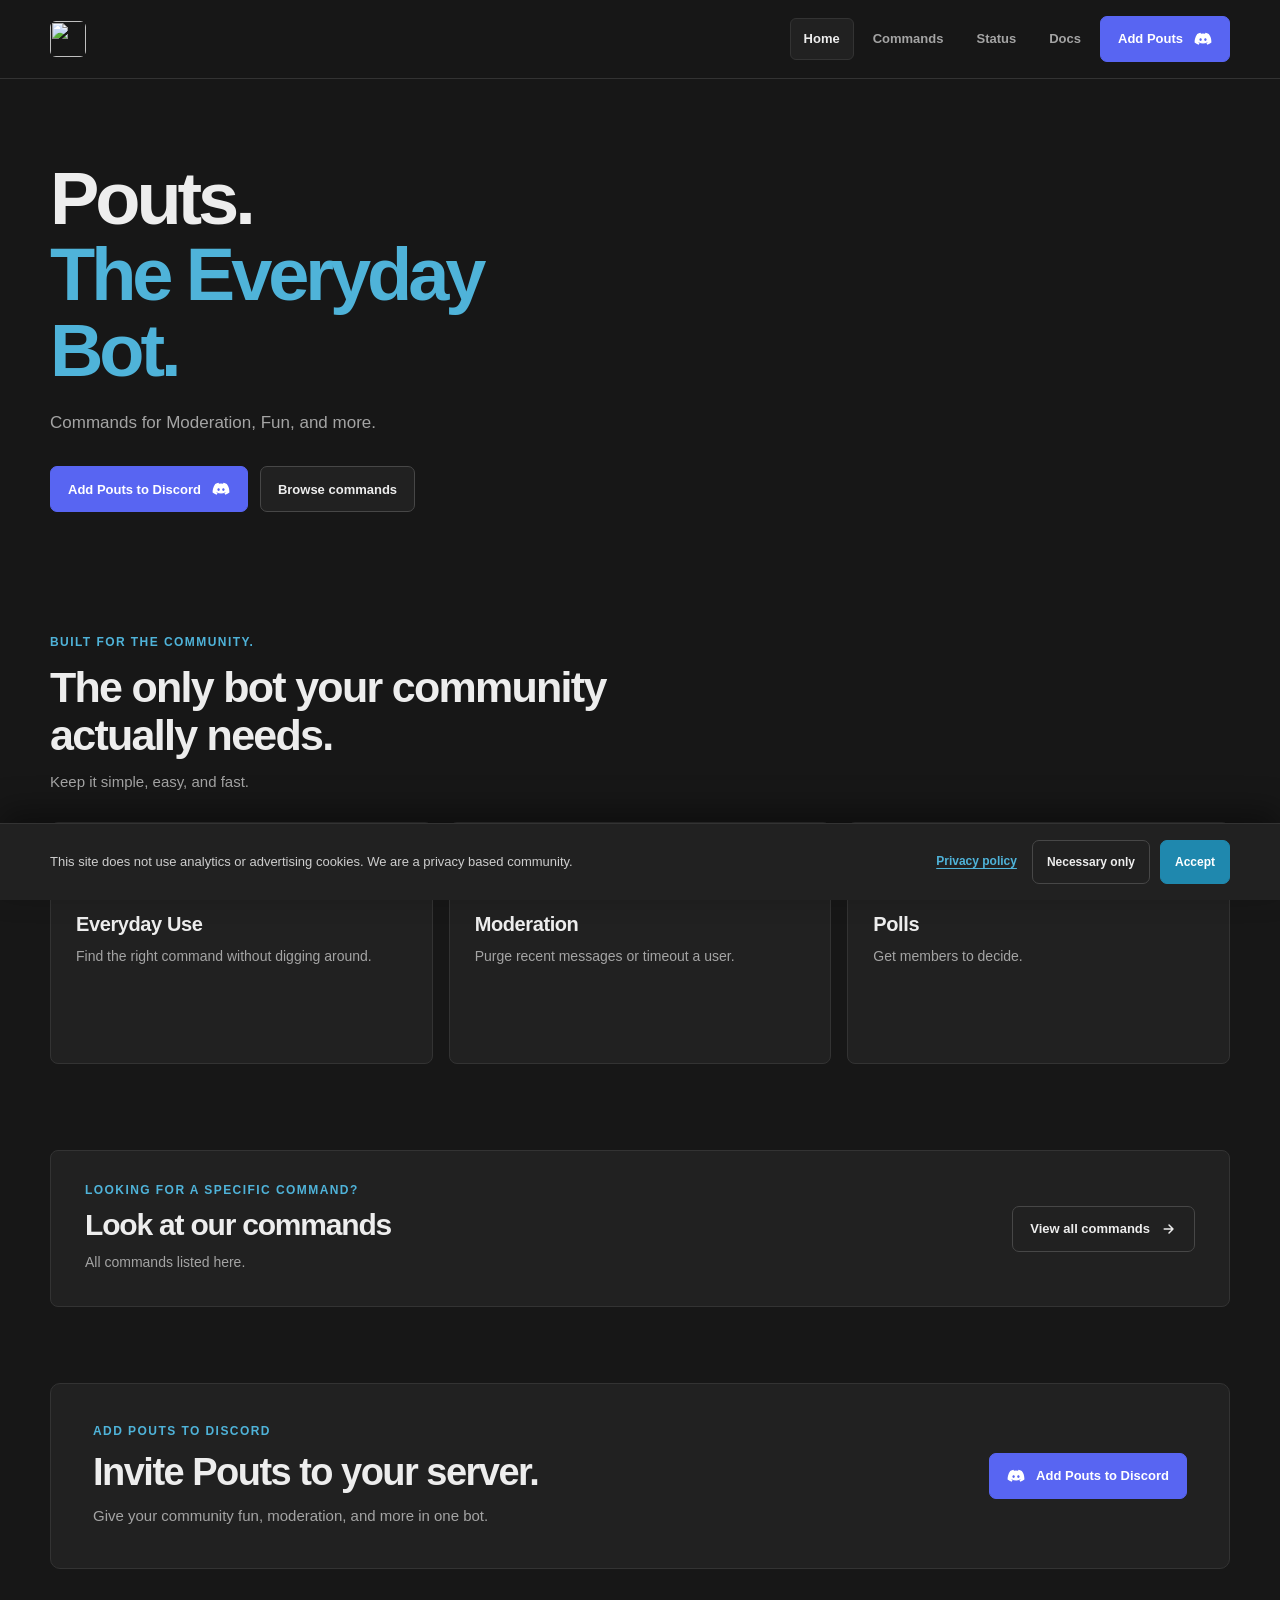
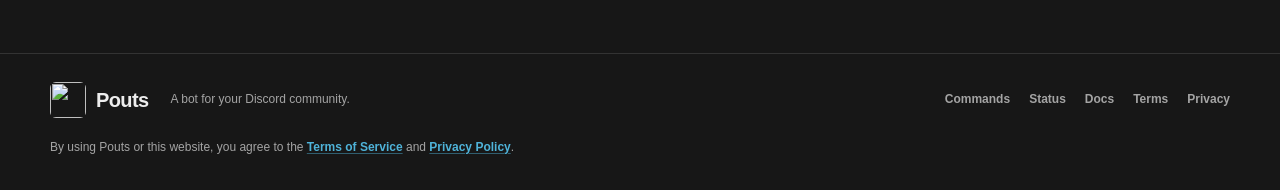
==== index.html @ 87a2ecc6 "Add files via upload" ====
<!doctype html>
<html lang="en">
<head>
  <meta charset="utf-8">
  <meta name="viewport" content="width=device-width, initial-scale=1">
  <meta name="theme-color" content="#0f1820">
  <meta name="description" content="Pouts brings practical utility, moderation, and community tools to your Discord server.">
  <title>Pouts — A calmer way to run your Discord server</title>
  <link rel="stylesheet" href="style.css">
  <link rel="icon" href="assets/pfp.jpg" type="image/jpeg">
  <script src="script.js" defer></script>
</head>
<body>
<header class="site-header">
  <div class="header-inner">
    <a class="logo" href="index.html" aria-label="Pouts home"><img class="logo-mark" src="assets/pfp.jpg" alt=""></a>
    <button class="menu-toggle" type="button" aria-label="Open navigation" aria-expanded="false" aria-controls="primary-navigation">
      <span></span><span></span><span></span>
    </button>
    <nav class="primary-nav" id="primary-navigation" aria-label="Main navigation">
      <a href="index.html" aria-current="page">Home</a>
      <a href="commands.html">Commands</a>
      <a href="status.html">Status</a>
      <a href="docs.html">Docs</a>
      <a class="nav-cta" href="https://discord.com/oauth2/authorize?client_id=1557368597746028575" target="_blank" rel="noopener noreferrer">Add Pouts <svg class="discord-icon" viewBox="0 0 24 24" aria-hidden="true"><path fill="currentColor" d="M19.7 5.2a18 18 0 0 0-4.4-1.4l-.6 1.2a16 16 0 0 0-5.4 0l-.6-1.2a18 18 0 0 0-4.4 1.4C1.5 9.2.7 13 .8 16.8a18 18 0 0 0 5.4 2.7l1.2-2a11 11 0 0 1-1.9-.9l.5-.4a12 12 0 0 0 12 0l.5.4a11 11 0 0 1-1.9.9l1.2 2a18 18 0 0 0 5.4-2.7c.1-4.4-.8-8.2-3.5-11.6ZM8.8 14.5c-.9 0-1.6-.8-1.6-1.8s.7-1.8 1.6-1.8 1.6.8 1.6 1.8-.7 1.8-1.6 1.8Zm6.4 0c-.9 0-1.6-.8-1.6-1.8s.7-1.8 1.6-1.8 1.6.8 1.6 1.8-.7 1.8-1.6 1.8Z"/></svg></a>
    </nav>
  </div>
</header>

<main class="site-main">
  <section class="hero">
    <div class="hero-copy">
      <h1>Pouts.<br><span>The Everyday Bot.</span></h1>
      <p>Commands for Moderation, Fun, and more.</p>
      <div class="hero-actions">
        <a class="button button-primary" href="https://discord.com/oauth2/authorize?client_id=1557368597746028575" target="_blank" rel="noopener noreferrer">Add Pouts to Discord <svg class="discord-icon" viewBox="0 0 24 24" aria-hidden="true"><path fill="currentColor" d="M19.7 5.2a18 18 0 0 0-4.4-1.4l-.6 1.2a16 16 0 0 0-5.4 0l-.6-1.2a18 18 0 0 0-4.4 1.4C1.5 9.2.7 13 .8 16.8a18 18 0 0 0 5.4 2.7l1.2-2a11 11 0 0 1-1.9-.9l.5-.4a12 12 0 0 0 12 0l.5.4a11 11 0 0 1-1.9.9l1.2 2a18 18 0 0 0 5.4-2.7c.1-4.4-.8-8.2-3.5-11.6ZM8.8 14.5c-.9 0-1.6-.8-1.6-1.8s.7-1.8 1.6-1.8 1.6.8 1.6 1.8-.7 1.8-1.6 1.8Zm6.4 0c-.9 0-1.6-.8-1.6-1.8s.7-1.8 1.6-1.8 1.6.8 1.6 1.8-.7 1.8-1.6 1.8Z"/></svg></a>
        <a class="button button-secondary" href="commands.html">Browse commands</a>
      </div>
    </div>

  </section>

  <section class="section-block" aria-labelledby="features-title">
    <div class="section-heading">
      <p class="eyebrow">Built for the community.</p>
      <h2 id="features-title">The only bot your community actually needs.</h2>
      <p>Keep it simple, easy, and fast.</p>
    </div>
    <div class="module-grid">
      <article class="module-card">
        <span class="module-icon" aria-hidden="true"><svg viewBox="0 0 24 24"><path d="M4 5.5A2.5 2.5 0 0 1 6.5 3H20v16H6.5A2.5 2.5 0 0 1 4 16.5v-11Z"/><path d="M4 16.5A2.5 2.5 0 0 1 6.5 14H20M8 7h8M8 10h6"/></svg></span>
        <h3>Everyday Use</h3>
        <p>Find the right command without digging around.</p>
      </article>
      <article class="module-card">
        <span class="module-icon" aria-hidden="true"><svg viewBox="0 0 24 24"><path d="M12 21s7-3.5 7-9V5l-7-3-7 3v7c0 5.5 7 9 7 9Z"/><path d="m9 12 2 2 4-4"/></svg></span>
        <h3>Moderation</h3>
        <p>Purge recent messages or timeout a user.</p>
      </article>
      <article class="module-card">
        <span class="module-icon" aria-hidden="true"><svg viewBox="0 0 24 24"><path d="M5 4.5h14A2.5 2.5 0 0 1 21.5 7v9a2.5 2.5 0 0 1-2.5 2.5h-6l-5 3v-3H5A2.5 2.5 0 0 1 2.5 16V7A2.5 2.5 0 0 1 5 4.5Z"/><path d="M7 9h10M7 13h7"/></svg></span>
        <h3>Polls</h3>
        <p>Get members to decide.</p>
      </article>
    </div>
  </section>

  <section class="command-callout" aria-labelledby="commands-title">
    <div>
      <p class="eyebrow">Looking for a specific command?</p>
      <h2 id="commands-title">Look at our commands</h2>
      <p>All commands listed here.</p>
    </div>
    <a class="button button-secondary" href="commands.html">View all commands <svg viewBox="0 0 20 20" fill="none" aria-hidden="true"><path d="M4 10h11M10 5l5 5-5 5" stroke="currentColor" stroke-width="1.8" stroke-linecap="round" stroke-linejoin="round"/></svg></a>
  </section>

  <section class="closing-cta invite-cta" id="invite" aria-labelledby="invite-title">
    <div>
      <p class="eyebrow">Add Pouts to Discord</p>
      <h2 id="invite-title">Invite Pouts to your server.</h2>
      <p>Give your community fun, moderation, and more in one bot.</p>
    </div>
    <div class="invite-action">
      <a class="button button-primary" href="https://discord.com/oauth2/authorize?client_id=1557368597746028575" target="_blank" rel="noopener noreferrer">
        <svg class="discord-icon" viewBox="0 0 24 24" aria-hidden="true"><path fill="currentColor" d="M19.7 5.2a18 18 0 0 0-4.4-1.4l-.6 1.2a16 16 0 0 0-5.4 0l-.6-1.2a18 18 0 0 0-4.4 1.4C1.5 9.2.7 13 .8 16.8a18 18 0 0 0 5.4 2.7l1.2-2a11 11 0 0 1-1.9-.9l.5-.4a12 12 0 0 0 12 0l.5.4a11 11 0 0 1-1.9.9l1.2 2a18 18 0 0 0 5.4-2.7c.1-4.4-.8-8.2-3.5-11.6ZM8.8 14.5c-.9 0-1.6-.8-1.6-1.8s.7-1.8 1.6-1.8 1.6.8 1.6 1.8-.7 1.8-1.6 1.8Zm6.4 0c-.9 0-1.6-.8-1.6-1.8s.7-1.8 1.6-1.8 1.6.8 1.6 1.8-.7 1.8-1.6 1.8Z"/></svg>
        Add Pouts to Discord
      </a>
    </div>
  </section>
</main>

<footer class="site-footer">
  <div class="footer-inner">
    <div class="footer-top">
      <a class="logo" href="index.html" aria-label="Pouts home"><img class="logo-mark" src="assets/pfp.jpg" alt=""><span>Pouts</span></a>
      <span class="footer-tagline">A bot for your Discord community.</span>
      <nav class="footer-links" aria-label="Footer navigation">
        <a href="commands.html">Commands</a><a href="status.html">Status</a><a href="docs.html">Docs</a><a href="terms.html">Terms</a><a href="privacy.html">Privacy</a>
      </nav>
    </div>
    <p class="footer-note">By using Pouts or this website, you agree to the <a href="terms.html">Terms of Service</a> and <a href="privacy.html">Privacy Policy</a>.</p>
  </div>
</footer>

<div class="consent" id="consent" role="region" aria-label="Cookie preferences" hidden>
  <div class="consent-inner">
    <p>This site does not use analytics or advertising cookies. We are a privacy based community.</p>
    <div class="consent-actions">
      <a class="privacy-link" href="privacy.html">Privacy policy</a>
      <button class="button button-secondary" type="button" id="consent-essential">Necessary only</button>
      <button class="button button-primary" type="button" id="consent-accept">Accept</button>
    </div>
  </div>
</div>
</body>
</html>
---- style.css ----
/* Pouts — clean, consistent styles for every page */

@font-face {
  font-family: Manrope;
  font-style: normal;
  font-weight: 400;
  font-display: swap;
  src: url("fonts/manrope-latin-400-normal.woff2") format("woff2");
}

@font-face {
  font-family: Manrope;
  font-style: normal;
  font-weight: 600;
  font-display: swap;
  src: url("fonts/manrope-latin-600-normal.woff2") format("woff2");
}

@font-face {
  font-family: Manrope;
  font-style: normal;
  font-weight: 700;
  font-display: swap;
  src: url("fonts/manrope-latin-700-normal.woff2") format("woff2");
}

@font-face {
  font-family: Manrope;
  font-style: normal;
  font-weight: 800;
  font-display: swap;
  src: url("fonts/manrope-latin-800-normal.woff2") format("woff2");
}

@font-face {
  font-family: Outfit;
  font-style: normal;
  font-weight: 600;
  font-display: swap;
  src: url("fonts/outfit-latin-600-normal.woff2") format("woff2");
}

@font-face {
  font-family: Outfit;
  font-style: normal;
  font-weight: 700;
  font-display: swap;
  src: url("fonts/outfit-latin-700-normal.woff2") format("woff2");
}

@font-face {
  font-family: Outfit;
  font-style: normal;
  font-weight: 800;
  font-display: swap;
  src: url("fonts/outfit-latin-800-normal.woff2") format("woff2");
}

:root {
  color-scheme: dark;
  /* Neutral greys by design: every non-accent colour below is exactly R=G=B,
     so the page never tints blue. Blue lives only in the brand accents -
     --brand / --brand-deep - which colour the buttons, links, icon glyphs,
     eyebrow labels, command names and focus rings. */
  --ink: #ededed;
  --text: #cecece;
  --muted: #a4a4a4;
  --brand: #1f88ae;
  --brand-deep: #4fb3d9;
  --panel: #2d2d2d;
  --canvas: #171717;
  --surface: #212121;
  --subtle: #171717;
  --line: #333333;
  --line-strong: #474747;
  --success: #4cc38a;
  --radius-sm: 5px;
  --radius: 8px;
  --radius-lg: 10px;
  --shadow: 0 22px 56px rgba(0, 0, 0, 0.4);
  --content-width: 1180px;
}

*,
*::before,
*::after {
  box-sizing: border-box;
  -webkit-tap-highlight-color: transparent;
}

html {
  scroll-behavior: smooth;
  scroll-padding-top: 24px;
}

::selection {
  background: transparent;
  color: inherit;
}

body {
  margin: 0;
  background: var(--canvas);
  color: var(--ink);
  font-family: Manrope, Arial, sans-serif;
  font-size: 16px;
  line-height: 1.6;
  -webkit-font-smoothing: antialiased;
  -moz-osx-font-smoothing: grayscale;
}

body,
body * {
  -webkit-touch-callout: none;
  -webkit-user-select: none;
  user-select: none;
}

button,
a,
input {
  font: inherit;
  -webkit-tap-highlight-color: transparent;
}

button,
a {
  -webkit-touch-callout: none;
  -webkit-user-select: none;
  user-select: none;
}

input {
  -webkit-user-select: text;
  user-select: text;
}

button {
  color: inherit;
  cursor: pointer;
}

a {
  color: inherit;
  text-decoration: none;
}

:focus-visible {
  outline: 3px solid rgba(25, 125, 162, 0.55);
  outline-offset: 3px;
}

[hidden] {
  display: none !important;
}

.sr-only {
  position: absolute;
  width: 1px;
  height: 1px;
  padding: 0;
  margin: -1px;
  overflow: hidden;
  clip: rect(0, 0, 0, 0);
  white-space: nowrap;
  border: 0;
}

/* Header and navigation */
.site-header {
  position: relative;
  z-index: 20;
  border-bottom: 1px solid var(--line);
  background: rgba(23, 23, 23, 0.96);
}

.header-inner {
  width: min(var(--content-width), calc(100% - 64px));
  min-height: 78px;
  margin: 0 auto;
  display: flex;
  align-items: center;
  gap: 28px;
}

.logo {
  display: inline-flex;
  align-items: center;
  gap: 10px;
  flex: 0 0 auto;
  color: var(--ink);
  font: 700 20px/1 Outfit, sans-serif;
  letter-spacing: -0.03em;
}

.logo-mark {
  width: 36px;
  height: 36px;
  display: block;
  flex: 0 0 auto;
  border-radius: 6px;
  object-fit: cover;
}

.primary-nav {
  display: flex;
  align-items: center;
  gap: 5px;
  margin-left: auto;
}

.primary-nav > a:not(.nav-cta) {
  padding: 10px 13px;
  border: 1px solid transparent;
  border-radius: 6px;
  color: var(--muted);
  font-size: 13px;
  font-weight: 700;
  transition: color 150ms ease, background 150ms ease, border-color 150ms ease;
}

.primary-nav > a:not(.nav-cta):hover,
.primary-nav > a[aria-current="page"] {
  color: var(--ink);
  background: var(--surface);
  border-color: var(--line);
}

.nav-cta,
.button {
  min-height: 46px;
  display: inline-flex;
  align-items: center;
  justify-content: center;
  gap: 11px;
  padding: 11px 17px;
  border: 1px solid transparent;
  border-radius: 7px;
  font-size: 13px;
  font-weight: 800;
  line-height: 1.2;
  transition: color 150ms ease, background 150ms ease, border-color 150ms ease, transform 150ms ease, box-shadow 150ms ease;
}

.nav-cta,
.button-primary {
color: #fff;
background: var(--brand);
border-color: var(--brand);
}

/* Discord invite buttons */
.nav-cta,
.button-primary[href*="discord.com/oauth2/authorize"] {
background: #5865F2;
border-color: #5865F2;
}

.nav-cta:hover,
.button-primary[href*="discord.com/oauth2/authorize"]:hover {
color: #fff;
background: #4752C4;
border-color: #4752C4;
box-shadow: 0 8px 18px rgba(0, 0, 0, 0.35);
transform: translateY(-1px);
}

.button-primary:not([href*="discord.com/oauth2/authorize"]):hover {
color: #fff;
background: #2596bf;
border-color: #2596bf;
box-shadow: 0 8px 18px rgba(0, 0, 0, 0.35);
transform: translateY(-1px);
}

.button-secondary {
  color: var(--ink);
  background: var(--surface);
  border-color: var(--line-strong);
}

.button-secondary:hover {
  border-color: #666666;
  background: #282828;
  transform: translateY(-1px);
}

.button svg,
.nav-cta svg {
  width: 16px;
  height: 16px;
  flex: 0 0 auto;
}

.menu-toggle {
  width: 44px;
  height: 44px;
  display: none;
  align-content: center;
  justify-items: center;
  gap: 5px;
  padding: 0;
  border: 1px solid var(--line);
  border-radius: 7px;
  background: var(--surface);
}

.menu-toggle span {
  width: 18px;
  height: 2px;
  display: block;
  border-radius: 2px;
  background: var(--muted);
  transition: background 150ms ease, transform 160ms ease, opacity 160ms ease;
}

.menu-toggle:hover span,
.menu-toggle[aria-expanded="true"] span {
  background: var(--ink);
}

.menu-toggle[aria-expanded="true"] span:first-child {
  transform: translateY(7px) rotate(45deg);
}

.menu-toggle[aria-expanded="true"] span:nth-child(2) {
  opacity: 0;
}

.menu-toggle[aria-expanded="true"] span:last-child {
  transform: translateY(-7px) rotate(-45deg);
}

/* Landing page */
.site-main {
  width: min(var(--content-width), calc(100% - 64px));
  margin: 0 auto;
}

.hero {
  display: grid;
  grid-template-columns: minmax(0, 1.02fr) minmax(390px, 0.98fr);
  align-items: center;
  gap: clamp(42px, 7vw, 88px);
  padding: 82px 0 94px;
}

.eyebrow {
  display: flex;
  align-items: center;
  gap: 9px;
  margin: 0;
  color: var(--brand-deep);
  font-size: 12px;
  font-weight: 800;
  letter-spacing: 0.12em;
  line-height: 1.4;
  text-transform: uppercase;
}

.hero h1,
.page-hero h1 {
  margin: 0 0 18px;
  color: var(--ink);
  font: 700 clamp(46px, 6.1vw, 74px)/1.03 Outfit, sans-serif;
  letter-spacing: -0.055em;
}

.hero h1 span,
.page-hero h1 span {
  color: var(--brand-deep);
}

.hero-copy > p:not(.eyebrow) {
  max-width: 540px;
  margin: 0;
  color: var(--muted);
  font-size: 17px;
  line-height: 1.75;
}

.hero-actions {
  display: flex;
  flex-wrap: wrap;
  gap: 12px;
  margin-top: 29px;
}

/* Service metrics */
.performance-card {
  padding: 25px;
  border: 1px solid var(--line);
  border-radius: var(--radius-lg);
  background: var(--surface);
  box-shadow: var(--shadow);
}

.performance-head,
.performance-brand {
  display: flex;
  align-items: center;
}

.performance-head {
  justify-content: space-between;
  gap: 12px;
}

.performance-brand {
  gap: 11px;
}

.performance-mark {
  width: 42px;
  height: 42px;
  display: block;
  flex: 0 0 auto;
  border-radius: 6px;
  object-fit: cover;
}

.performance-brand strong {
  font: 800 13px/1.3 Outfit, sans-serif;
  letter-spacing: 0.06em;
}

.performance-metrics {
  display: grid;
  grid-template-columns: repeat(2, minmax(0, 1fr));
  gap: 12px;
  margin: 23px 0 0;
}

.performance-metric {
  min-width: 0;
  padding: 17px 15px;
  border: 1px solid var(--line);
  border-radius: 6px;
  background: var(--subtle);
}

.performance-metric > span {
  color: var(--muted);
  font-size: 12px;
  font-weight: 700;
}

.performance-metric > strong {
  display: block;
  margin-top: 5px;
  color: var(--ink);
  font: 700 clamp(27px, 3.1vw, 36px)/1.1 Outfit, sans-serif;
  letter-spacing: -0.04em;
  white-space: nowrap;
}

.performance-metric > strong small {
  margin-left: 2px;
  color: var(--brand-deep);
  font-size: 17px;
  letter-spacing: 0;
}

/* Consistent feature cards */
.section-block {
  padding: 28px 0 72px;
}

.section-heading {
  max-width: 660px;
  margin-bottom: 28px;
}

.section-heading h2,
.command-callout h2,
.closing-cta h2 {
  margin: 13px 0 10px;
  font: 700 clamp(32px, 4vw, 43px)/1.1 Outfit, sans-serif;
  letter-spacing: -0.04em;
}

.section-heading > p:not(.eyebrow),
.command-callout > div > p:not(.eyebrow) {
  margin: 0;
  color: var(--muted);
  font-size: 15px;
  line-height: 1.7;
}

.module-grid {
  display: grid;
  grid-template-columns: repeat(3, minmax(0, 1fr));
  gap: 16px;
}

.module-card {
  min-height: 242px;
  padding: 25px;
  border: 1px solid var(--line);
  border-radius: var(--radius);
  background: var(--surface);
  transition: transform 160ms ease, box-shadow 160ms ease, border-color 160ms ease;
}

.module-card:hover {
  transform: translateY(-3px);
  border-color: var(--line-strong);
  box-shadow: 0 14px 34px rgba(0, 0, 0, 0.35);
}

.module-icon {
  width: 44px;
  height: 44px;
  display: grid;
  place-items: center;
  border: 1px solid #414141;
  border-radius: 7px;
  background: var(--panel);
  color: var(--brand-deep);
}

.module-icon svg {
  width: 21px;
  height: 21px;
  stroke: currentColor;
  fill: none;
  stroke-linecap: round;
  stroke-linejoin: round;
  stroke-width: 1.8;
}

.module-card h3 {
  margin: 20px 0 8px;
  color: var(--ink);
  font: 700 20px/1.2 Outfit, sans-serif;
  letter-spacing: -0.02em;
}

.module-card p {
  max-width: 34em;
  margin: 0;
  color: var(--muted);
  font-size: 14px;
  line-height: 1.75;
}

.command-callout {
  display: flex;
  align-items: center;
  justify-content: space-between;
  gap: 28px;
  margin: 14px 0 76px;
  padding: 31px 34px;
  border: 1px solid var(--line);
  border-radius: var(--radius);
  background: var(--surface);
}

.command-callout h2 {
  margin-top: 9px;
  font-size: 30px;
}

.command-callout > div > p:not(.eyebrow) {
  max-width: 580px;
  font-size: 14px;
}

.command-callout .button {
  flex: 0 0 auto;
}

.closing-cta {
  display: flex;
  align-items: center;
  justify-content: space-between;
  gap: 30px;
  margin: 0 0 84px;
  padding: 39px 42px;
  border-radius: var(--radius-lg);
  border: 1px solid var(--line);
  background: var(--surface);
  color: var(--text);
}

.closing-cta h2 {
  max-width: 650px;
  margin: 12px 0 0;
  color: var(--ink);
  font-size: clamp(28px, 3.7vw, 38px);
}

.invite-cta > div > p:not(.eyebrow) {
  max-width: 560px;
  margin: 10px 0 0;
  color: var(--muted);
  font-size: 15px;
  line-height: 1.7;
}

.invite-action {
  display: grid;
  justify-items: start;
  gap: 8px;
  flex: 0 0 auto;
}

.button .discord-icon,
.nav-cta .discord-icon {
  width: 18px;
  height: 18px;
}

/* Inner pages */
.page-hero {
  max-width: 780px;
  padding: 70px 0 27px;
}

.page-hero h1 {
  margin: 16px 0 15px;
  font-size: clamp(42px, 5.6vw, 62px);
}

.page-hero > p:not(.eyebrow) {
  max-width: 690px;
  margin: 0;
  color: var(--muted);
  font-size: 16px;
  line-height: 1.75;
}

.page-content {
  padding: 18px 0 88px;
}

/* Command library */
.command-browser {
  max-width: 860px;
}

.command-selector,
.guide-card,
.status-note,
.legal-content {
  border: 1px solid var(--line);
  border-radius: var(--radius);
  background: var(--surface);
}

.command-selector {
  min-width: 0;
  padding: 23px;
}

.selector-heading {
  display: flex;
  align-items: flex-start;
  justify-content: space-between;
  gap: 18px;
}

.selector-heading > div {
  min-width: 0;
}

.selector-heading h2 {
  margin: 0;
  font: 700 22px/1.2 Outfit, sans-serif;
  letter-spacing: -0.025em;
}

.selector-heading p {
  margin: 5px 0 17px;
  color: var(--muted);
  font-size: 13px;
  line-height: 1.5;
}

.selector-heading .command-count {
  flex: 0 0 auto;
  max-width: 100%;
  margin: 1px 0 0;
  padding: 6px 9px;
  border: 1px solid var(--line);
  border-radius: 5px;
  background: var(--panel);
  color: var(--brand-deep);
  font-size: 11px;
  font-weight: 800;
  line-height: 1.4;
  text-align: right;
}

.search-wrap {
  position: relative;
  display: block;
}

.search-wrap svg {
  position: absolute;
  top: 50%;
  left: 13px;
  width: 17px;
  height: 17px;
  color: var(--muted);
  pointer-events: none;
  transform: translateY(-50%);
}

.search-wrap input {
  width: 100%;
  min-height: 46px;
  padding: 10px 13px 10px 40px;
  border: 1px solid var(--line-strong);
  border-radius: 6px;
  background: var(--surface);
  color: var(--ink);
  font-size: 14px;
  outline: none;
}

.search-wrap input::placeholder {
  color: #818181;
}

.search-wrap input:focus-visible {
  border-color: var(--brand);
  outline: 3px solid rgba(25, 125, 162, 0.17);
  outline-offset: 1px;
}

.category-filters {
  display: flex;
  gap: 7px;
  overflow-x: auto;
  padding: 15px 0 13px;
  scrollbar-width: thin;
}

.filter-button {
  min-height: 36px;
  flex: 0 0 auto;
  padding: 7px 11px;
  border: 1px solid var(--line);
  border-radius: 6px;
  background: var(--surface);
  color: var(--muted);
  font-size: 12px;
  font-weight: 800;
  line-height: 1.2;
  transition: color 140ms ease, background 140ms ease, border-color 140ms ease;
}

.filter-button:hover {
  border-color: var(--line-strong);
  color: var(--ink);
}

.filter-button[aria-pressed="true"] {
  border-color: var(--brand);
  background: var(--brand);
  color: #fff;
}

.command-list-header,
.command-item {
  display: grid;
  grid-template-columns: minmax(160px, 1fr) minmax(0, 2fr) minmax(135px, 0.85fr);
  align-items: start;
  gap: 14px;
}

.command-list-header {
  padding: 0 15px 8px;
  color: var(--muted);
  font-size: 10px;
  font-weight: 800;
  letter-spacing: 0.08em;
  text-transform: uppercase;
}

.command-groups {
  overflow: hidden;
  border: 1px solid var(--line);
  border-radius: 6px;
  background: var(--surface);
}

.command-group + .command-group {
  border-top: 1px solid var(--line);
}

.command-group[hidden] {
  display: none !important;
}

.command-group-title {
  display: flex;
  align-items: center;
  justify-content: space-between;
  gap: 14px;
  margin: 0;
  padding: 11px 15px;
  background: var(--panel);
  color: var(--ink);
  font: 700 14px/1.4 Outfit, sans-serif;
}

.category-count {
  flex: 0 0 auto;
  color: var(--muted);
  font: 700 10px/1.4 Manrope, sans-serif;
}

.command-list {
  display: grid;
  margin: 0;
  padding: 0;
  list-style: none;
}

.command-item {
  padding: 11px 15px;
  border-top: 1px solid var(--line);
  background: var(--surface);
}

.command-item[hidden] {
  display: none !important;
}

.command-name {
  min-width: 0;
  color: var(--brand-deep);
  font: 600 12px/1.5 ui-monospace, SFMono-Regular, Menlo, Consolas, monospace;
  overflow-wrap: anywhere;
}

.command-description {
  margin: 0;
  color: var(--muted);
  font-size: 12px;
  line-height: 1.55;
}

.command-requirement {
  justify-self: start;
  max-width: 100%;
  padding: 3px 7px;
  border: 1px solid var(--line);
  border-radius: 4px;
  background: #282828;
  color: var(--text);
  font-size: 10px;
  font-weight: 700;
  line-height: 1.4;
  overflow-wrap: anywhere;
}

.requirement-label {
  position: absolute;
  width: 1px;
  height: 1px;
  padding: 0;
  margin: -1px;
  overflow: hidden;
  clip: rect(0, 0, 0, 0);
  white-space: nowrap;
  border: 0;
}

.command-empty,
.command-load-error {
  margin: 5px 0 0;
  padding: 18px 12px;
  color: var(--muted);
  font-size: 13px;
  text-align: center;
}

.command-load-error {
  color: #f08a8a;
}

.command-notice {
  margin: 14px 2px 0;
  padding-top: 13px;
  border-top: 1px solid var(--line);
  color: var(--muted);
  font-size: 12px;
  line-height: 1.6;
}

/* Guides and status */
.guide-grid {
  display: grid;
  grid-template-columns: repeat(2, minmax(0, 1fr));
  gap: 16px;
}

.guide-card {
  padding: 24px;
}

.guide-card h2 {
  margin: 0 0 9px;
  font: 700 20px/1.25 Outfit, sans-serif;
  letter-spacing: -0.02em;
}

.guide-card p,
.guide-card li {
  color: var(--text);
  font-size: 14px;
  line-height: 1.75;
}

.guide-card p {
  margin: 0;
}

.guide-card .guide-link {
  margin-top: 12px;
}

.guide-card ul {
  margin: 10px 0 0;
  padding-left: 21px;
}

.guide-card li + li {
  margin-top: 5px;
}

.inline-link,
.legal-content a {
  color: var(--brand-deep);
  font-weight: 800;
  text-decoration: underline;
  text-decoration-color: rgba(79, 179, 217, 0.45);
  text-underline-offset: 3px;
}

.inline-link:hover,
.legal-content a:hover {
  text-decoration-color: currentColor;
}

.status-note {
  max-width: 780px;
  padding: 26px;
}

.status-heading {
  margin-bottom: 12px;
}

.status-heading h2 {
  margin: 0;
  font: 700 22px/1.25 Outfit, sans-serif;
}

.status-list {
  overflow: hidden;
  border: 1px solid var(--line);
  border-radius: 6px;
}

.status-row {
  display: flex;
  align-items: center;
  justify-content: space-between;
  gap: 14px;
  padding: 13px 15px;
  background: var(--surface);
}

.status-row + .status-row {
  border-top: 1px solid var(--line);
}

.status-row strong {
  color: var(--ink);
  font-size: 14px;
}

.status-state {
  display: inline-flex;
  align-items: center;
  gap: 8px;
  color: var(--success);
  font-size: 13px;
  font-weight: 800;
  white-space: nowrap;
}

.status-metrics {
  display: grid;
  grid-template-columns: repeat(2, minmax(0, 1fr));
  gap: 12px;
  margin-top: 14px;
}

.status-metric {
  display: grid;
  gap: 5px;
  padding: 15px;
  border: 1px solid var(--line);
  border-radius: 6px;
  background: var(--subtle);
}

.status-metric span {
  color: var(--muted);
  font-size: 12px;
  font-weight: 700;
}

.status-metric strong {
  color: var(--ink);
  font: 700 24px/1.2 Outfit, sans-serif;
}

/* Legal pages */
.legal-content {
  max-width: 800px;
  padding: 28px 32px;
}

.legal-content h2 {
  margin: 30px 0 9px;
  color: var(--ink);
  font: 700 21px/1.3 Outfit, sans-serif;
  letter-spacing: -0.02em;
}

.legal-content h2:first-child {
  margin-top: 0;
}

.legal-content p,
.legal-content li {
  color: var(--text);
  font-size: 15px;
  line-height: 1.8;
}

.legal-content p {
  margin: 0 0 12px;
}

.legal-content ul {
  margin: 0 0 14px;
  padding-left: 23px;
}

.legal-content li + li {
  margin-top: 5px;
}

/* Footer */
.site-footer {
  border-top: 1px solid var(--line);
  background: var(--canvas);
}

.footer-inner {
  width: min(var(--content-width), calc(100% - 64px));
  margin: 0 auto;
  padding: 28px 0 33px;
}

.footer-top {
  display: flex;
  align-items: center;
  gap: 22px;
}

.footer-tagline {
  color: var(--muted);
  font-size: 12px;
}

.footer-links {
  display: flex;
  flex-wrap: wrap;
  justify-content: flex-end;
  gap: 10px 19px;
  margin-left: auto;
}

.footer-links a {
  color: var(--muted);
  font-size: 12px;
  font-weight: 700;
  transition: color 130ms ease;
}

.footer-links a:hover {
  color: var(--ink);
}

.footer-note {
  max-width: 750px;
  margin: 20px 0 0;
  color: var(--muted);
  font-size: 12px;
  line-height: 1.6;
}

.footer-note a {
  color: var(--brand-deep);
  font-weight: 700;
  text-decoration: underline;
  text-decoration-color: rgba(79, 179, 217, 0.45);
  text-underline-offset: 2px;
}

/* Cookie banner */
.consent {
  position: fixed;
  z-index: 50;
  right: 0;
  bottom: 0;
  left: 0;
  padding: 16px 24px;
  border-top: 1px solid var(--line);
  background: var(--surface);
  box-shadow: 0 -12px 32px rgba(0, 0, 0, 0.4);
}

.consent-inner {
  width: min(var(--content-width), 100%);
  display: grid;
  grid-template-columns: minmax(0, 1fr) auto;
  align-items: center;
  gap: 22px;
  margin: 0 auto;
}

.consent-inner > p {
  max-width: 670px;
  margin: 0;
  color: var(--text);
  font-size: 13px;
  line-height: 1.6;
}

.consent-actions {
  display: flex;
  align-items: center;
  justify-content: flex-end;
  gap: 10px;
}

.consent .privacy-link {
  margin-right: 5px;
  color: var(--brand-deep);
  font-size: 12px;
  font-weight: 800;
  white-space: nowrap;
  text-decoration: underline;
  text-underline-offset: 3px;
}

.consent .button {
  min-height: 44px;
  padding: 10px 14px;
  white-space: nowrap;
  font-size: 12px;
}

/* Responsive layouts */
@media (max-width: 980px) {
  .hero {
    grid-template-columns: minmax(0, 1fr) minmax(340px, 0.9fr);
    gap: 38px;
  }

  .hero h1 {
    font-size: clamp(44px, 5.4vw, 60px);
  }

  .footer-top {
    align-items: flex-start;
  }
}

@media (max-width: 800px) {
  .header-inner,
  .site-main,
  .footer-inner {
    width: min(var(--content-width), calc(100% - 44px));
  }

  .header-inner {
    min-height: 72px;
  }

  .menu-toggle {
    display: grid;
    margin-left: auto;
  }

  .primary-nav {
    position: absolute;
    top: calc(100% + 1px);
    right: 22px;
    left: 22px;
    display: none;
    align-items: stretch;
    gap: 4px;
    padding: 11px;
    border: 1px solid var(--line);
    border-radius: 8px;
    background: var(--surface);
    box-shadow: var(--shadow);
  }

  .primary-nav.is-open {
    display: flex;
    flex-direction: column;
  }

  .primary-nav > a:not(.nav-cta) {
    padding: 12px 13px;
  }

  .primary-nav .nav-cta {
    margin-top: 5px;
  }

  .hero {
    grid-template-columns: 1fr;
    gap: 36px;
    padding: 58px 0 66px;
  }

  .hero-copy {
    max-width: 700px;
  }

  .hero h1 {
    max-width: 690px;
    font-size: clamp(48px, 8vw, 68px);
  }

  .section-block {
    padding: 16px 0 56px;
  }

  .module-grid {
    grid-template-columns: 1fr;
    gap: 12px;
  }

  .module-card {
    min-height: auto;
    padding: 21px;
  }

  .module-card h3 {
    margin-top: 15px;
  }

  .command-callout {
    align-items: flex-start;
    flex-direction: column;
    margin-bottom: 58px;
    padding: 26px;
  }

  .closing-cta {
    align-items: flex-start;
    flex-direction: column;
    margin-bottom: 64px;
    padding: 31px;
  }

  .invite-action,
  .invite-action .button {
    width: 100%;
  }

  .page-hero {
    padding-top: 58px;
  }

  .footer-top {
    flex-wrap: wrap;
  }

  .footer-links {
    width: 100%;
    justify-content: flex-start;
    margin-left: 0;
  }

  .consent-inner {
    grid-template-columns: 1fr;
    gap: 12px;
  }

  .consent-actions {
    justify-content: flex-start;
  }
}

@media (max-width: 680px) {
  .command-list-header {
    display: none;
  }

  .command-item {
    grid-template-columns: minmax(0, 1fr) max-content;
    gap: 6px 10px;
  }

  .command-name {
    grid-column: 1;
    grid-row: 1;
  }

  .command-description {
    grid-column: 1 / -1;
    grid-row: 2;
  }

  .command-requirement {
    grid-column: 2;
    grid-row: 1;
    justify-self: end;
  }

  .requirement-label {
    position: static;
    width: auto;
    height: auto;
    margin: 0;
    overflow: visible;
    clip: auto;
    white-space: normal;
  }
}

@media (max-width: 560px) {
  .header-inner,
  .site-main,
  .footer-inner {
    width: calc(100% - 36px);
  }

  .header-inner {
    min-height: 68px;
  }

  .primary-nav {
    right: 18px;
    left: 18px;
  }

  .hero {
    gap: 30px;
    padding: 48px 0 53px;
  }

  .hero h1 {
    margin-top: 15px;
    font-size: clamp(42px, 12vw, 56px);
  }

  .hero-copy > p:not(.eyebrow) {
    font-size: 16px;
  }

  .hero-actions {
    gap: 9px;
  }

  .hero-actions .button {
    flex: 1 1 100%;
  }

  .section-heading h2,
  .page-hero h1 {
    font-size: 39px;
  }

  .command-callout {
    padding: 22px;
  }

  .command-callout h2 {
    font-size: 27px;
  }

  .command-callout .button {
    width: 100%;
  }

  .closing-cta {
    padding: 27px 23px;
  }

  .closing-cta .button {
    width: 100%;
  }

  .page-hero {
    padding: 48px 0 20px;
  }

  .page-hero h1 {
    margin: 14px 0 12px;
  }

  .page-hero > p:not(.eyebrow) {
    font-size: 15px;
  }

  .page-content {
    padding-top: 15px;
    padding-bottom: 62px;
  }

  .guide-grid {
    grid-template-columns: 1fr;
    gap: 11px;
  }

  .guide-card {
    padding: 21px;
  }

  .legal-content {
    padding: 22px 19px;
  }

  .legal-content h2 {
    font-size: 19px;
  }

  .legal-content p,
  .legal-content li {
    font-size: 14px;
  }

  .footer-inner {
    padding-top: 24px;
    padding-bottom: 27px;
  }

  .footer-top {
    gap: 12px;
  }

  .footer-tagline {
    width: 100%;
  }

  .footer-links {
    gap: 10px 15px;
  }

  .consent {
    padding: 14px 18px 16px;
  }

  .consent-inner > p {
    font-size: 12px;
  }

  .consent-actions {
    display: grid;
    grid-template-columns: repeat(2, minmax(0, 1fr));
    align-items: stretch;
    gap: 9px;
  }

  .consent .privacy-link {
    grid-column: 1 / -1;
    justify-self: start;
    margin: 0 0 2px;
  }

  .consent .button {
    width: 100%;
    min-width: 0;
    padding: 10px 8px;
    white-space: normal;
    text-align: center;
  }

  .command-selector {
    padding: 17px;
  }

  .selector-heading {
    flex-direction: column;
    gap: 0;
  }

  .selector-heading p {
    margin-bottom: 10px;
  }

  .selector-heading .command-count {
    margin: 0 0 11px;
    text-align: left;
  }

  .category-filters {
    margin-right: -2px;
    padding-top: 11px;
  }

  .command-group-title {
    padding: 10px 12px;
  }

  .command-item {
    padding: 11px 12px;
  }

  .command-requirement {
    font-size: 9px;
  }

  .performance-card {
    padding: 19px;
  }

  .performance-metric {
    padding: 14px 11px;
  }

  .status-note {
    padding: 21px;
  }

  .status-heading h2 {
    font-size: 19px;
  }
}

@media (prefers-reduced-motion: reduce) {
  *,
  *::before,
  *::after {
    scroll-behavior: auto !important;
    transition-duration: 0.01ms !important;
    animation-duration: 0.01ms !important;
    animation-iteration-count: 1 !important;
  }
}
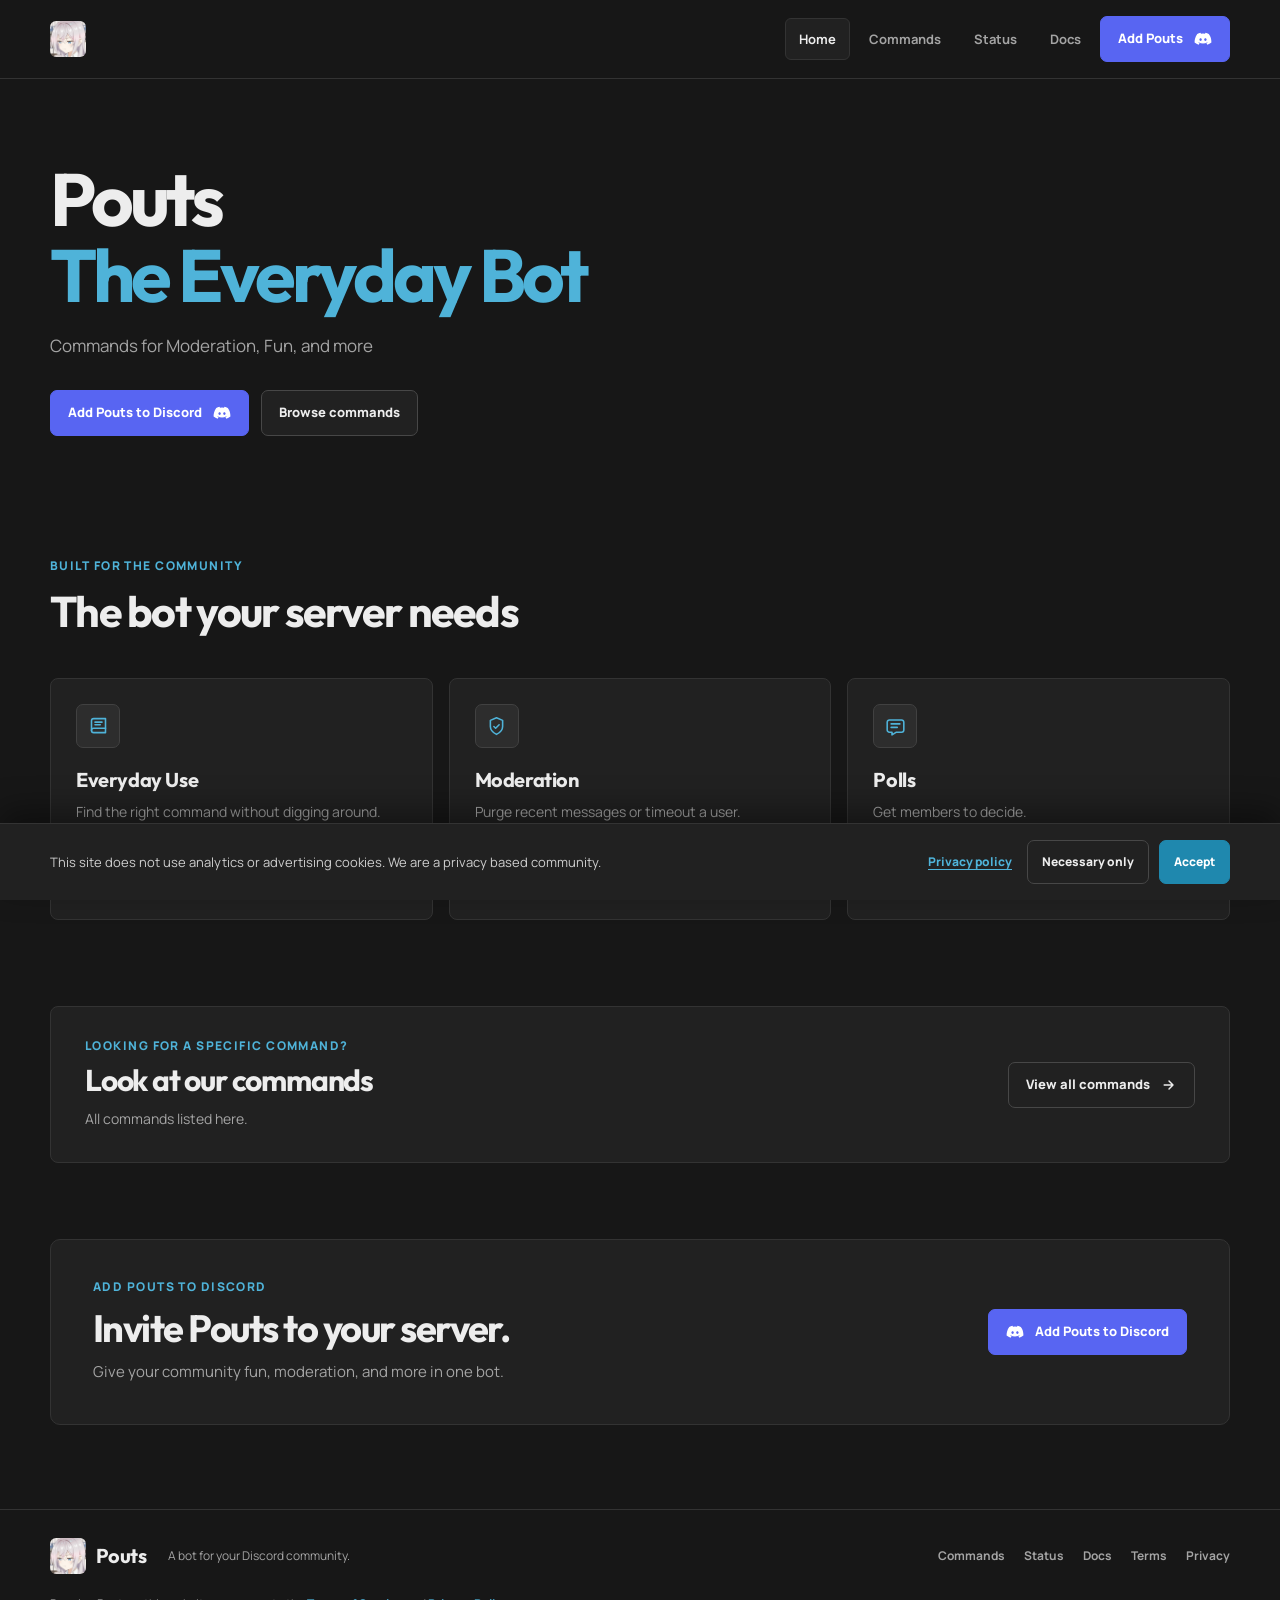
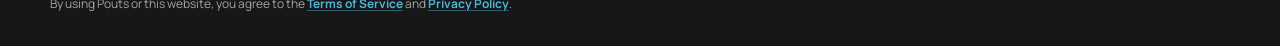
==== commit 1c7d6214: "Update meta description and title in index.html" ====
--- a/index.html
+++ b/index.html
@@ -4,8 +4,8 @@
   <meta charset="utf-8">
   <meta name="viewport" content="width=device-width, initial-scale=1">
   <meta name="theme-color" content="#0f1820">
-  <meta name="description" content="Pouts brings practical utility, moderation, and community tools to your Discord server.">
-  <title>Pouts — A calmer way to run your Discord server</title>
+  <meta name="description" content="Pouts brings utility, moderation, and more to your Discord server.">
+  <title>Pouts. A bot for the community.</title>
   <link rel="stylesheet" href="style.css">
   <link rel="icon" href="assets/pfp.jpg" type="image/jpeg">
   <script src="script.js" defer></script>
@@ -30,8 +30,8 @@
 <main class="site-main">
   <section class="hero">
     <div class="hero-copy">
-      <h1>Pouts.<br><span>The Everyday Bot.</span></h1>
-      <p>Commands for Moderation, Fun, and more.</p>
+      <h1>Pouts<br><span>The Everyday Bot</span></h1>
+      <p>Commands for Moderation, Fun, and more</p>
       <div class="hero-actions">
         <a class="button button-primary" href="https://discord.com/oauth2/authorize?client_id=1557368597746028575" target="_blank" rel="noopener noreferrer">Add Pouts to Discord <svg class="discord-icon" viewBox="0 0 24 24" aria-hidden="true"><path fill="currentColor" d="M19.7 5.2a18 18 0 0 0-4.4-1.4l-.6 1.2a16 16 0 0 0-5.4 0l-.6-1.2a18 18 0 0 0-4.4 1.4C1.5 9.2.7 13 .8 16.8a18 18 0 0 0 5.4 2.7l1.2-2a11 11 0 0 1-1.9-.9l.5-.4a12 12 0 0 0 12 0l.5.4a11 11 0 0 1-1.9.9l1.2 2a18 18 0 0 0 5.4-2.7c.1-4.4-.8-8.2-3.5-11.6ZM8.8 14.5c-.9 0-1.6-.8-1.6-1.8s.7-1.8 1.6-1.8 1.6.8 1.6 1.8-.7 1.8-1.6 1.8Zm6.4 0c-.9 0-1.6-.8-1.6-1.8s.7-1.8 1.6-1.8 1.6.8 1.6 1.8-.7 1.8-1.6 1.8Z"/></svg></a>
         <a class="button button-secondary" href="commands.html">Browse commands</a>
@@ -42,9 +42,8 @@
 
   <section class="section-block" aria-labelledby="features-title">
     <div class="section-heading">
-      <p class="eyebrow">Built for the community.</p>
-      <h2 id="features-title">The only bot your community actually needs.</h2>
-      <p>Keep it simple, easy, and fast.</p>
+      <p class="eyebrow">Built for the community</p>
+      <h2 id="features-title">The bot your server needs</p>
     </div>
     <div class="module-grid">
       <article class="module-card">
